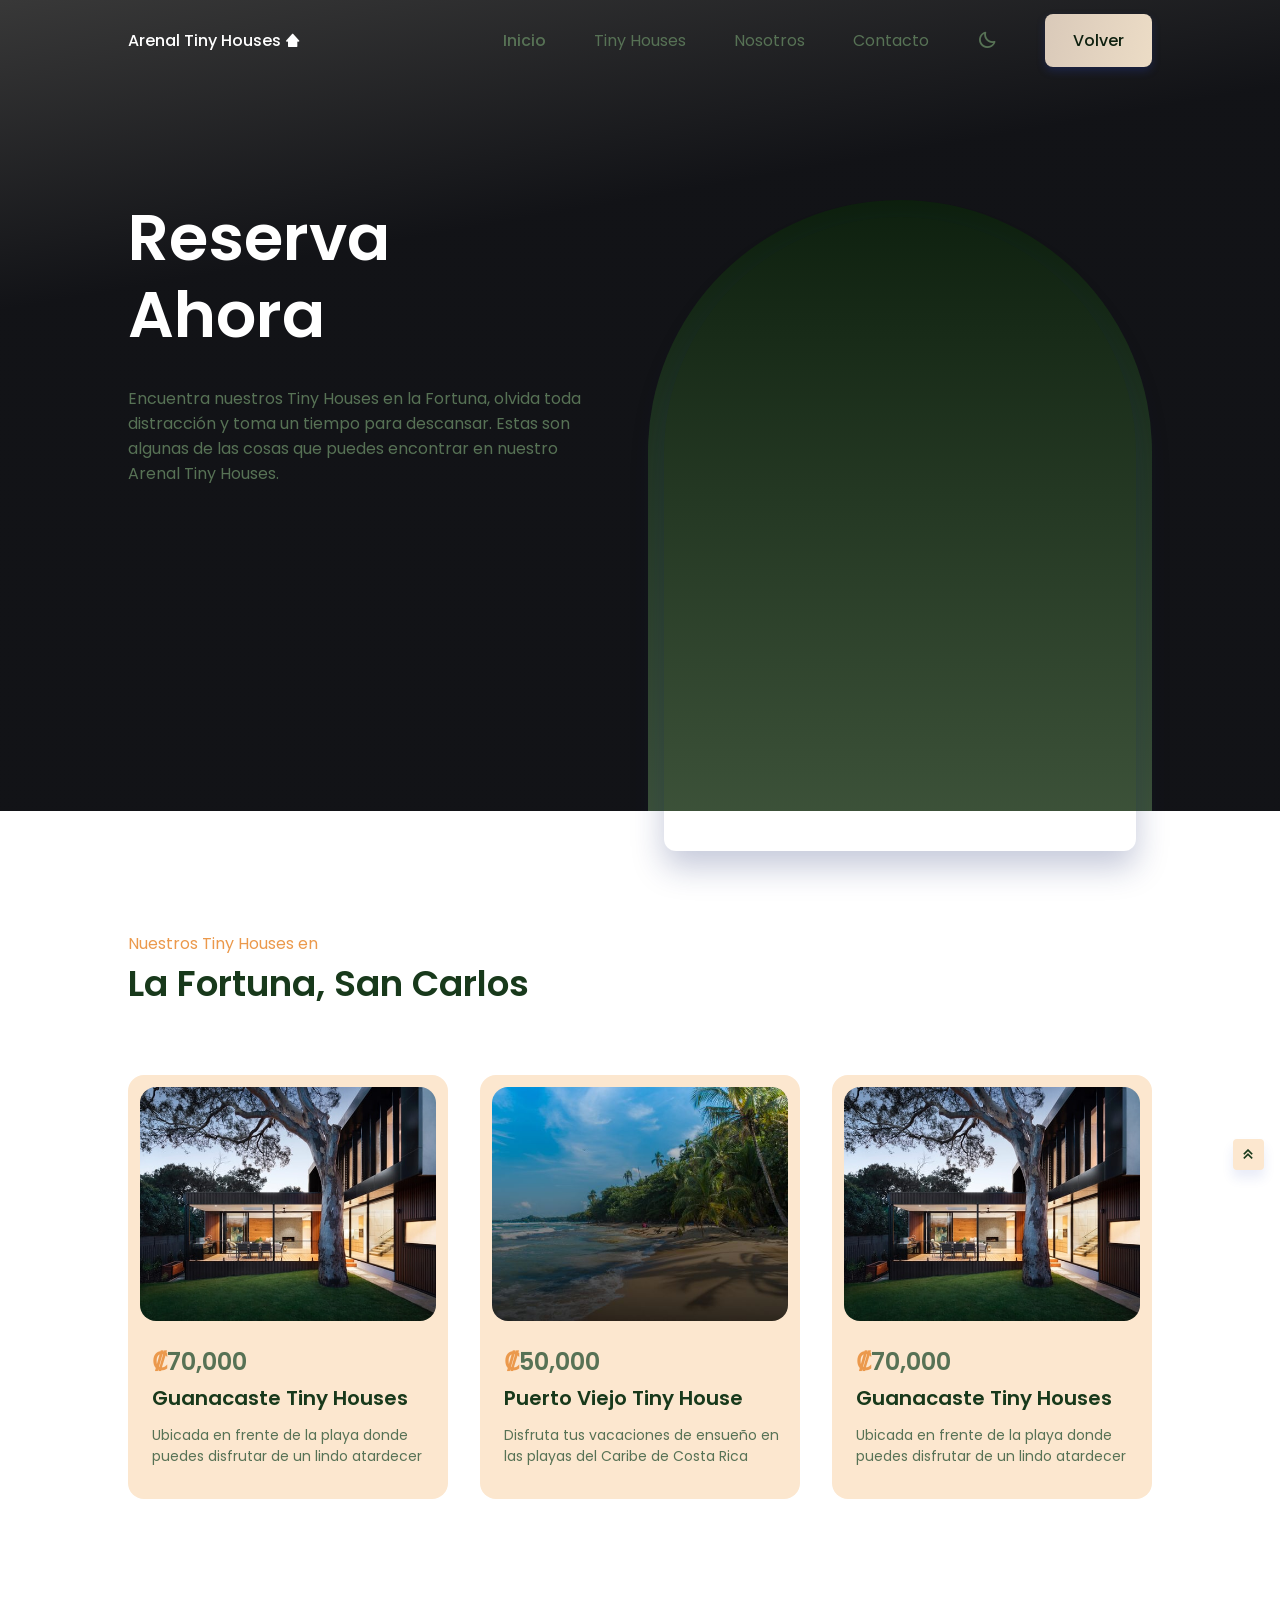
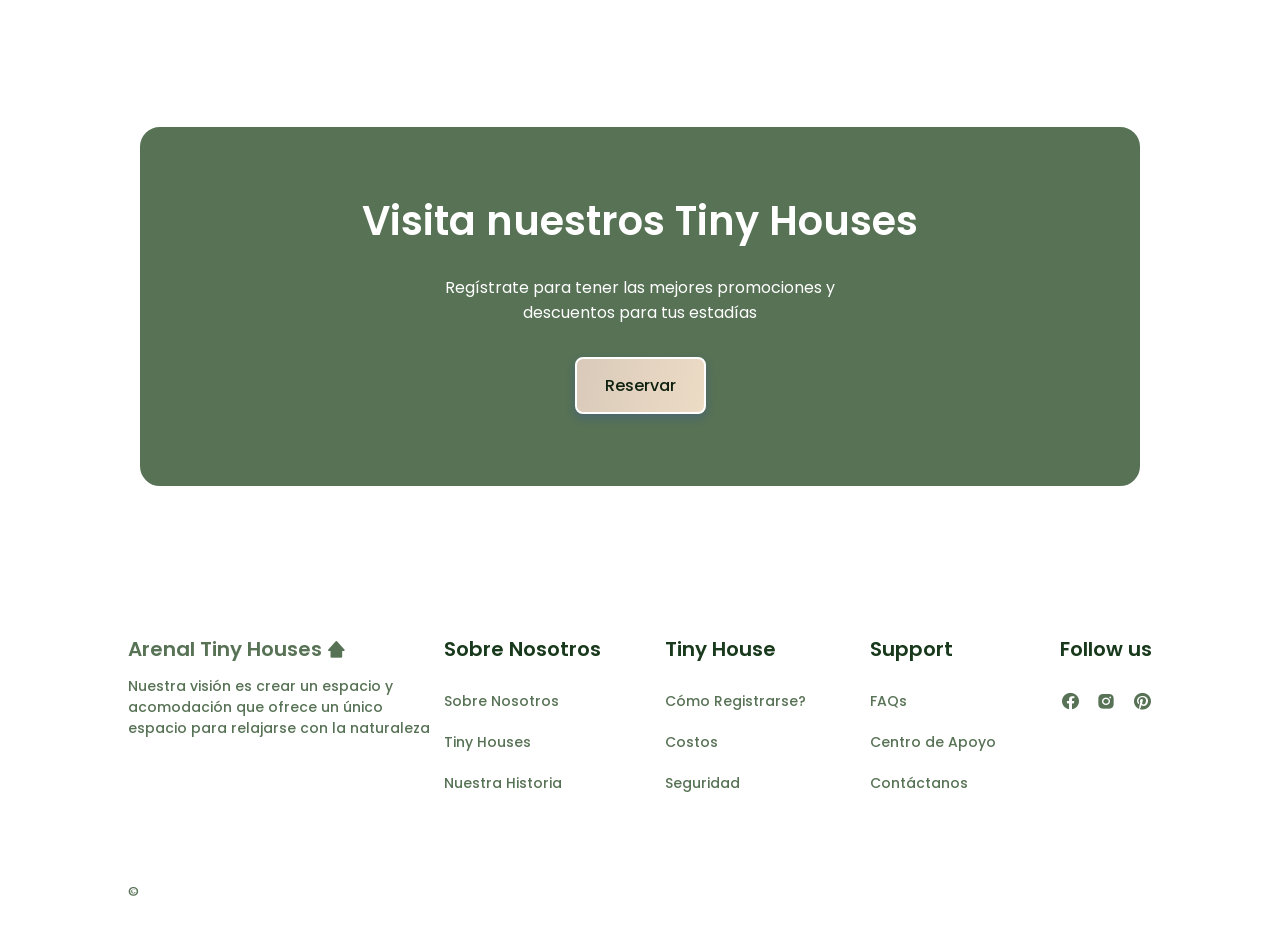
==== reservar.html @ ec74aeb0 "Change name reserva" ====
<!DOCTYPE html>
    <html lang="en">
    <head>
        <meta charset="UTF-8">
        <meta name="viewport" content="width=device-width, initial-scale=1.0">

        <!--=============== FAVICON ===============-->
        <link rel="shortcut icon" href="assets/img/favicon.png" type="image/x-icon">

        <!--=============== BOXICONS ===============-->
        <link href='https://unpkg.com/boxicons@2.1.2/css/boxicons.min.css' rel='stylesheet'>
        
        <!--=============== SWIPER CSS ===============-->
        <link rel="stylesheet" href="assets/css/swiper-bundle.min.css">

        <!--=============== CSS ===============-->
        <link rel="stylesheet" href="assets/css/styles.css">

        <title>Reservar</title>
    </head>
    <body>
        <!--==================== HEADER ====================-->
        <header class="header" id="header">
            <nav class="nav container">
                <a href="#" class="nav__logo">
                    Arenal Tiny Houses <i class='bx bxs-home-alt-2'></i>
                </a>

                <div class="nav__menu">
                    <ul class="nav__list">
                        <li class="nav__item">
                            <a href="#home" class="nav__link active-link">
                                <i class='bx bx-home-alt-2' ></i>
                                <span>Inicio</span>
                            </a>
                        </li>
                        <li class="nav__item">
                            <a href="#popular" class="nav__link">
                                <i class='bx bx-building-house' ></i>
                                <span>Tiny Houses</span>
                            </a>
                        </li>
                        <li class="nav__item">
                            <a href="#value" class="nav__link">
                                <i class='bx bx-award' ></i>
                                <span>Nosotros</span>
                            </a>
                        </li>
                        <li class="nav__item">
                            <a href="#contact" class="nav__link">
                                <span>Contacto</span>
                                <i class='bx bx-phone' ></i>
                            </a>
                        </li>
                    </ul>
                </div>

                <!-- Theme change button -->
                <i class='bx bx-moon change-theme' id="theme-button"></i>

                <a href="#" class="nav__button button">Volver</a>
            </nav>
        </header>

        <!--==================== MAIN ====================-->
        <main class="main">
            <!--==================== HOME ====================-->
            <section class="home section" id="home">
                <div class="home__container container grid">
                    <div class="home__data">
                        <h1 class="home__title">
                            Reserva <br> Ahora
                        </h1>
                        <p class="home__description">
                            Encuentra nuestros Tiny Houses en la Fortuna, 
                            olvida toda distracción y toma un tiempo para descansar. 
                            Estas son algunas de las cosas que puedes encontrar en nuestro Arenal Tiny Houses.
                        </p>
    
                        <div class="home__value">
                            <div>
                                <h1 class="home__value-number">
                                     <span></span>
                                </h1>
                                <span class="home__value-description">
                                     <br> 
                                </span>
                            </div>
    
                            <div>
                                <h1 class="home__value-number">
                                     <span></span>
                                </h1>
                                <span class="home__value-description">
                                     <br>
                                </span>
                            </div>
    
                            <div>
                                <h1 class="home__value-number">
                                     <span></span>
                                </h1>
                                <span class="home__value-description">
                                     <br> 
                                </span>
                            </div>
                        </div>
                    </div>
    
                    <div class="home__images">
                        <div class="home__orbe"></div>
    
                        <div class="home__vid">
                            <video autoplay muted loop class="home__video">
                                <source src="assets/videos/home_video.mp4" type="video/mp4">
                                Your browser does not support the video tag.
                            </video>
                        </div>
                    </div>
                </div>
            </section>


            <!--==================== POPULAR ====================-->
            <section class="section" id="popular">
                <div class="container">
                    <span class="section__subtitle">Nuestros Tiny Houses en</span>
                    <h2 class="section__title">
                        La Fortuna, San Carlos<span></span>
                    </h2>

                    <div class="popular__container grid swiper">
                        <div class="swiper-wrapper">
                            <article class="popular__card swiper-slide">
                                <img src="assets/img/popular1.jpg" alt="" class="popular__img">
    
                                <div class="popular__data">
                                    <h2 class="popular__price">
                                        <span>₡</span>50,000
                                    </h2>
                                    <h3 class="popular__title">
                                        Puerto Viejo Tiny House
                                    </h3>
                                    <p class="popular__description">
                                        Disfruta tus vacaciones de ensueño en las playas del Caribe de Costa Rica
                                    </p>
                                </div>
                            </article>

                            <article class="popular__card swiper-slide">
                                <img src="assets/img/popular2.jpg" alt="" class="popular__img">
    
                                <div class="popular__data">
                                    <h2 class="popular__price">
                                        <span>₡</span>70,000
                                    </h2>
                                    <h3 class="popular__title">
                                        Guanacaste Tiny Houses
                                    </h3>
                                    <p class="popular__description">
                                        Ubicada en frente de la playa donde puedes disfrutar de un lindo atardecer
                                    </p>
                                </div>
                            </article>
                </div>
            </section>


            <!--==================== REGISTRO ====================-->
            <section class="subscribe section">
                <div class="subscribe__container container">
                    <h1 class="subscribe__title">
                        Visita nuestros Tiny Houses
                    </h1>
                    <p class="subscribe__description">
                        Regístrate para tener las mejores promociones y
                        descuentos para tus estadías
                    </p>
                    <a href="#" class="button subscribe__button">
                        Reservar
                    </a>
                </div>
            </section>
        </main>

        <!--==================== FOOTER ====================-->
        <footer class="footer section">
            <div class="footer__container container grid">
                <div>
                    <a href="" class="footer__logo">
                        Arenal Tiny Houses <i class='bx bxs-home-alt-2'></i>
                    </a>
                    <p class="footer__description">
                        Nuestra visión es crear un espacio y <br> 
                        acomodación que ofrece un único<br> 
                        espacio para relajarse con la naturaleza<br>  
                    </p>
                </div>

                <div class="footer__content">
                    <div>
                        <h3 class="footer__title">
                            Sobre Nosotros
                        </h3>

                        <ul class="footer__links">
                            <li>
                                <a href="#" class="footer__link">Sobre Nosotros</a>
                            </li>
                            <li>
                                <a href="#" class="footer__link">Tiny Houses</a>
                            </li>
                            <li>
                                <a href="#" class="footer__link">Nuestra Historia</a>
                            </li>
                        </ul>
                    </div>
                    <div>
                        <h3 class="footer__title">
                            Tiny House
                        </h3>

                        <ul class="footer__links">
                            <li>
                                <a href="#" class="footer__link">Cómo Registrarse?</a>
                            </li>
                            <li>
                                <a href="#" class="footer__link">Costos</a>
                            </li>
                            <li>
                                <a href="#" class="footer__link">Seguridad</a>
                            </li>
                        </ul>
                    </div>
                    
                    <div>
                        <h3 class="footer__title">
                            Support
                        </h3>

                        <ul class="footer__links">
                            <li>
                                <a href="#" class="footer__link">FAQs</a>
                            </li>
                            <li>
                                <a href="#" class="footer__link">Centro de Apoyo</a>
                            </li>
                            <li>
                                <a href="#" class="footer__link">Contáctanos</a>
                            </li>
                        </ul>
                    </div>

                    <div>
                        <h3 class="footer__title">
                            Follow us
                        </h3>

                        <ul class="footer__social">
                            <a href="https://www.facebook.com/" target="_blank" class="footer__social-link">
                                <i class='bx bxl-facebook-circle' ></i>
                            </a>
                            <a href="https://www.instagram.com/" target="_blank" class="footer__social-link">
                                <i class='bx bxl-instagram-alt' ></i>
                            </a>
                            <a href="https://www.pinterest.com/" target="_blank" class="footer__social-link">
                                <i class='bx bxl-pinterest' ></i>
                            </a>    
                        </ul>
                    </div>
                </div>
            </div>

            <div class="footer__info container">
                <span class="footer__copy">
                    &#169;
                </span>
                <div class="footer__privacy">
                    
                </div>
            </div>
        </footer>


        <!--========== SCROLL UP ==========-->
        <a href="#" class="scrollup" id="scroll-up">
            <i class='bx bx-chevrons-up'></i>
        </a>

        <!--=============== SCROLLREVEAL ===============-->
        <script src="assets/js/scrollreveal.min.js"></script>

        <!--=============== SWIPER JS ===============-->
        <script src="assets/js/swiper-bundle.min.js"></script>

        <!--=============== MAIN JS ===============-->
        <script src="assets/js/main.js"></script>
    </body>
</html>



<!--==================== LOGIN FORM ====================-->
<!--<section class="section login">
    <div class="container">
        <form action="login.php" method="post" class="login-form">
            <h2 class="form-title">Iniciar sesión</h2>
            <div class="form-group">
                <label for="username">Nombre de usuario o correo electrónico</label>
                <input type="text" name="username" id="username" required>
            </div>
            <div class="form-group">
                <label for="password">Contraseña</label>
                <input type="password" name="password" id="password" required>
            </div>
            <div class="form-group">
                <button type="submit" class="button">Iniciar sesión</button>
            </div>
        </form>
        <p class="login-register-link">¿No tienes una cuenta? <a href="registro.html">Regístrate aquí</a></p>
    </div>
</section>--
---- assets/css/styles.css ----
/*=============== GOOGLE FONTS ===============*/
@import url("https://fonts.googleapis.com/css2?family=Poppins:wght@400;500;600&display=swap");

/*=============== VARIABLES CSS ===============*/
:root {
  --header-height: 3.5rem;

  /*========== Colors ==========*/
  /*Font - Color mode HSL(hue, saturation, lightness)*/
  --first-color: hsl(116, 15%, 39%);
  --first-color-alt: hsl(32, 90%, 90%);
  --first-color-light: hsl(32, 90%, 100%);
  --first-color-lighten: hsl(0, 0%, 99%);
  --second-color: hsl(29, 80%, 61%);
  --title-color: hsl(124, 40%, 16%);
  --text-color: hsl(116, 15%, 39%);
  --text-color-light: hsl(116, 15%, 39%);
  --border-color: hsl(0, 0%, 100%);
  --body-color: #fff;
  --container-color: hsl(32, 90%, 90%);;

  /*========== Font and typography ==========*/
  /*.5rem = 8px | 1rem = 16px ...*/
  --body-font: 'Poppins', sans-serif;
  --biggest-font-size: 2.25rem;
  --h1-font-size: 1.5rem;
  --h2-font-size: 1.25rem;
  --h3-font-size: 1rem;
  --normal-font-size: .938rem;
  --small-font-size: .800rem;
  --smaller-font-size: .70rem;

  /*========== Font weight ==========*/
  --font-medium: 500;
  --font-semi-bold: 600;

  /*========== z index ==========*/
  --z-tooltip: 10;
  --z-fixed: 100;
}

/* Responsive typography */
@media screen and (min-width: 1024px) {
  :root {
    --biggest-font-size: 4rem;
    --h1-font-size: 2.25rem;
    --h2-font-size: 1.5rem;
    --h3-font-size: 1.25rem;
    --normal-font-size: 1rem;
    --small-font-size: .875rem;
    --smaller-font-size: .800rem;
  }
}

/*=============== BASE ===============*/
* {
  box-sizing: border-box;
  padding: 0;
  margin: 0;
}

html {
  scroll-behavior: smooth;
}

body {
  font-family: var(--body-font);
  font-size: var(--normal-font-size);
  background-color: var(--body-color);
  color: var(--text-color);
  transition: .3s; /* For animation dark mode */
}

h1, h2, h3 {
  color: var(--title-color);
  font-weight: var(--font-semi-bold);
}

ul {
  list-style: none;
}

a {
  text-decoration: none;
}

img {
  max-width: 100%;
  height: auto;
}

input,
button {
  font-family: var(--body-font);
  outline: none;
  border: none;
}

/*=============== THEME ===============*/
.change-theme {
  font-size: 1.25rem;
  color: #fff;
  cursor: pointer;
  transition: .3s;
}

.change-theme:hover {
  color: var(--first-color);
}

/*========== Variables Dark theme ==========*/
body.dark-theme {
  --first-color: hsl(116, 15%, 39%);
  --second-color: hsl(25, 57%, 54%);
  --title-color: hsl(228, 8%, 95%);
  --text-color: hsl(228, 8%, 70%);
  --border-color: hsl(228, 16%, 14%);
  --body-color: hsl(228, 12%, 8%);
  --container-color: hsl(228, 16%, 12%);
}

/*========== 
    Color changes in some parts of 
    the website, in dark theme 
==========*/
.dark-theme .home__search,
.dark-theme .swiper-button-next,
.dark-theme .swiper-button-prev {
  border: 3px solid var(--border-color);
}

.dark-theme .nav__menu,
.dark-theme .home__img,
.dark-theme .home__vid,
.dark-theme .popular__card:hover,
.dark-theme .value__img,
.dark-theme .accordion-open,
.dark-theme .accordion-open .value__accordion-icon,
.dark-theme .accordion-open .value__accordion-arrow,
.dark-theme .contact__img,
.dark-theme .contact__card-box:hover,
.dark-theme .scrollup {
  box-shadow: none;
}

.dark-theme .value__orbe,
.dark-theme .value__accordion-icon,
.dark-theme .value__accordion-arrow,
.dark-theme .contact__orbe,
.dark-theme .contact__card i,
.dark-theme .contact__card-button,
.dark-theme .subscribe__container {
  background-color: var(--container-color);
}

.dark-theme .subscribe__container {
  border: 6px solid var(--border-color);
}

.dark-theme .subscribe__description {
  color: var(--text-color);
}

.dark-theme::-webkit-scrollbar {
  background-color: hsl(228, 12%, 8%);
}

.dark-theme::-webkit-scrollbar-thumb {
  background-color: hsl(228, 12%, 8%);
}

.dark-theme::-webkit-scrollbar-thumb:hover {
  background-color: hsl(228, 12%, 8%);
}

/*=============== REUSABLE CSS CLASSES ===============*/
.container {
  max-width: 1024px;
  margin-left: 1.5rem;
  margin-right: 1.5rem;
}

.grid {
  display: grid;
}

.section {
  padding: 4.5rem 0 2rem;
}

.section__title {
  font-size: var(--h2-font-size);
  margin-bottom: 1rem;
}

.section__title span {
  color: var(--second-color);
}

.section__subtitle {
  display: block;
  font-size: var(--small-font-size);
  color: var(--second-color);
}

.main {
  overflow: hidden; /* For the animations ScrollReveal */
}

/*=============== HEADER & NAV ===============*/
.header {
  position: fixed;
  top: 0;
  left: 0;
  width: 100%;
  background-color: transparent;
  z-index: var(--z-fixed);
  transition: .4s; /* For animation dark mode */
}

.nav {
  height: var(--header-height);
  display: flex;
  justify-content: space-between;
  align-items: center;
}

.nav__logo {
  color: #fff;
  display: inline-flex;
  align-items: center;
  column-gap: .25rem;
  font-weight: var(--font-medium);
  transition: .3s;
}

.nav__logo i {
  font-size: 1rem;
}

.nav__logo:hover {
  color: var(--first-color);
}

@media screen and (max-width: 1023px) {
  .nav__menu {
    position: fixed;
    bottom: 2rem;
    background-color: var(--container-color);
    box-shadow: 0 8px 24px hsla(228, 66%, 45%, .15);
    width: 90%;
    left: 0;
    right: 0;
    margin: 0 auto;
    padding: 1.30rem 3rem;
    border-radius: 1.25rem;
    transition: .4s;
  }

  .nav__list {
    display: flex;
    justify-content: space-between;
    align-items: center;
  }

  .nav__link {
    color: var(--text-color);
    display: flex;
    padding: .5rem;
    border-radius: 50%;
  }

  .nav__link i {
    font-size: 1.25rem;
  }

  .nav__link span {
    display: none;
  }
}

/* Change background header */
.scroll-header {
  background-color: var(--body-color);
  box-shadow: 0 1px 4px hsla(228, 4%, 15%, .1);
}

.scroll-header .nav__logo {
  color: var(--first-color);
}

.scroll-header .change-theme {
  color: var(--title-color);
}

/* Active link */
.active-link {
  background: linear-gradient(101deg,
                hsl(32, 90%, 96%),
                hsl(32, 90%, 96%));
  color: #fff;
  box-shadow: 0 4px 8px hsla(228, 66%, 45%, .25);
}

/*=============== HOME ===============*/
.home {
  background: linear-gradient(170deg, 
                hsl(0, 0%, 22%) 0%,
                hsl(228, 12%, 8%) 30%);
  padding-bottom: 0;
}

.home__container {
  padding-top: 4rem;
  row-gap: 3.5rem;
}

.home__title, 
.home__value-number {
  color: #fff;
}

.home__title {
  font-size: var(--biggest-font-size);
  line-height: 120%;
  margin-bottom: 1.25rem;
}

.home__description {
  color: var(--text-color-light);
  margin-bottom: 2rem;
}

.home__search {
  background-color: var(--body-color);
  padding: .35rem .35rem .35rem .75rem;
  display: flex;
  align-items: center;
  border-radius: .75rem;
  border: 3px solid var(--text-color-light);
  margin-bottom: 2rem;
}

.home__search i {
  font-size: 1.25rem;
  color: var(--first-color);
}

.home__search-input {
  width: 90%;
  background-color: var(--body-color);
  color: var(--text-color);
  margin: 0 .5rem;
}

.home__search-input::placeholder {
  color: var(--text-color-light);
}

.home__value {
  display: flex;
  column-gap: 2.5rem;
}

.home__value-number {
  font-size: var(--h1-font-size);
  font-weight: var(--font-medium);
}

.home__value-number span {
  color: var(--second-color);
}

.home__value-description {
  display: flex;
  color: var(--text-color-light);
  font-size: var(--smaller-font-size);
}

.home__images {
  position: relative;
  display: flex;
  justify-content: center;
}

.home__orbe {
  width: 265px;
  height: 284px;
  background: linear-gradient(180deg,
               hsl(123, 40%, 9%),
               hsl(112, 18%, 27%));
  border-radius: 135px 135px 0 0;
}

.home__img {
  position: absolute;
  width: 250px;
  height: 300px;
  overflow: hidden;
  border-radius: 125px 125px 12px 12px;
  display: inline-flex;
  align-items: flex-end;
  bottom: -1.5rem;
  box-shadow: 0 16px 32px hsla(228, 66%, 25%, .25);
}

.home__vid {
  position: absolute;
  width: 250px;
  height: 300px;
  overflow: hidden;
  border-radius: 125px 125px 12px 12px;
  display: inline-flex;
  align-items: flex-end;
  bottom: -1.5rem;
  box-shadow: 0 16px 32px hsla(228, 66%, 25%, .25);
}

.home__vid video {
  width: 100%;
  height: 100%;
  object-fit: cover;
}
/*=============== BUTTON ===============*/
.button {
  display: inline-block;
  background: linear-gradient(101deg,
                 hsl(30, 30%, 79%),
                 hsl(35, 50%, 85%));
  color: hsl(123, 40%, 9%);
  padding: 14px 28px;
  border-radius: .5rem;
  font-size: var(--normal-font-size);
  font-weight: var(--font-medium);
  box-shadow: 0 4px 8px hsla(228, 66%, 45%, .25);
  transition: .3s;
  cursor: pointer;
}

.button:hover {
  box-shadow: 0 4px 12px hsla(228, 66%, 45%, .25);
}

.nav__button {
  display: none;
}

/*=============== LOGOS ===============*/
.logos__container {
  padding-top: 1rem;
  grid-template-columns: repeat(2, 2fr);
  gap: 4rem 1rem;
  justify-items: center;
}

.logos__img img {
  height: 120px;
  opacity: .4;
  transition: .3s;
}

.logos__img img:hover {
  opacity: .9;
}

/*=============== POPULAR ===============*/
.popular__container {
  padding: 1rem 0 5rem;
}

.popular__card {
  width: 290px;
  background-color: var(--container-color);
  padding: .5rem .5rem 1.5rem;
  border-radius: 1rem;
  margin: 0 auto;
  transition: .4s;
}

.popular__img {
  border-radius: 1rem;
  margin-bottom: 1rem;
}

.popular__data {
  padding: 0 1rem 0 .5rem;
}

.popular__price {
  font-size: var(--h2-font-size);
  color: var(--text-color);
  margin-bottom: .25rem;
}

.popular__price span {
  color: var(--second-color);
}

.popular__title {
  font-size: var(--h3-font-size);
  margin-bottom: .75rem;
}

.popular__description {
  font-size: var(--small-font-size);
}

.popular__card:hover {
  box-shadow: 0 12px 16px hsla(228, 66%, 45%, .1);
}

/* Swiper class */
.swiper-button-prev:after,
.swiper-button-next:after {
  content: '';
}

.swiper-button-next,
.swiper-button-prev {
  top: initial;
  bottom: 0;
  width: initial;
  height: initial;
  background-color: var(--container-color);
  border: 2px solid var(--text-color-light);
  padding: 6px;
  border-radius: .5rem;
  font-size: 1.5rem;
  color: var(--first-color);
}

.swiper-button-prev {
  left: calc(50% - 3rem);
}

.swiper-button-next {
  right: calc(50% - 3rem);
}

/*=============== VALUE ===============*/
.value__container {
  row-gap: 3rem;
}

.value__images {
  position: relative;
  display: flex;
  justify-content: center;
}

.value__orbe {
  width: 266px;
  height: 316px;
  background-color: hsl(228, 24%, 97%);
  border-radius: 135px 135px 16px 16px;
}

.value__img {
  position: absolute;
  width: 250px;
  height: 300px;
  overflow: hidden;
  border-radius: 125px 125px 12px 12px;
  inset: 0;
  margin: auto;
  box-shadow: 0 16px 32px hsla(228, 66%, 25%, .25);
}

.value__description {
  font-size: var(--small-font-size);
  margin-bottom: 2rem;
}

.value__accordion {
  display: grid;
  row-gap: 1.5rem;
}

.value__accordion-item {
  background-color: var(--body-color);
  border: 2px solid var(--border-color);
  border-radius: .5rem;
  padding: 1rem .75rem;
}

.value__accordion-header {
  display: flex;
  align-items: center;
  cursor: pointer;
}

.value__accordion-icon {
  background-color: var(--first-color-lighten);
  padding: 5px;
  border-radius: .25rem;
  font-size: 18px;
  color: var(--first-color);
  margin-right: .75rem;
  transition: .3s;
}

.value__accordion-title {
  font-size: var(--small-font-size);
}

.value__accordion-arrow {
  display: inline-flex;
  background-color: var(--first-color-lighten);
  padding: .25rem;
  color: var(--first-color);
  border-radius: 2px;
  font-size: 10px;
  margin-left: auto;
  transition: .3s;
}

.value__accordion-arrow i {
  transition: .4s;
}

.value__accordion-description {
  font-size: var(--smaller-font-size);
  padding: 1.25rem 2.5rem 0 2.75rem;
}

.value__accordion-content {
  overflow: hidden;
  height: 0;
  transition: all .25s ease;
}

/*Rotate icon and add shadows*/
.accordion-open {
  box-shadow: 0 12px 32px hsla(228, 66%, 45%, .1);
}

.accordion-open .value__accordion-icon {
  box-shadow: 0 4px 4px hsla(228, 66%, 45%, .1);
}

.accordion-open .value__accordion-arrow {
  box-shadow: 0 2px 4px hsla(228, 66%, 45%, .1);
}

.accordion-open .value__accordion-arrow i {
  transform: rotate(-180deg);
}

/*=============== CONTACT ===============*/
.contact__container {
  row-gap: 3rem;
}

.contact__images {
  position: relative;
  display: flex;
  justify-content: center;
}

.contact__orbe {
  width: 270px;
  height: 316px;
  background-color: hsl(228, 24%, 97%);
  border-radius: 135px 135px 16px 16px;
}

.contact__img {
  position: absolute;
  width: 250px;
  height: 300px;
  overflow: hidden;
  border-radius: 125px 125px 12px 12px;
  inset: 0;
  margin: auto;
  box-shadow: 0 16px 32px hsla(228, 66%, 25%, .25);
}

.contact__description {
  font-size: var(--small-font-size);
  margin-bottom: 3rem;
}

.contact__card {
  display: grid;
  grid-template-columns: repeat(2, 1fr);
  gap: 1.25rem .80rem;
}

.contact__card-box {
  background-color: var(--body-color);
  border: 2px solid var(--border-color);
  padding: 1.30rem .90rem;
  border-radius: .5rem;
  transition: .3s;
}

.contact__card-info {
  display: flex;
  align-items: flex-start;
  column-gap: .0rem;
  margin-bottom: 1.25rem;
}

.contact__card i {
  padding: 6px;
  background-color: var(--first-color-lighten);
  border-radius: 6px;
  font-size: 1rem;
  color: var(--first-color);
}

.contact__card-title {
  font-size: var(--normal-font-size);
}

.contact__card-description {
  font-size: var(--smaller-font-size);
}

.contact__card-button {
  font-size: var(--small-font-size);
  padding: 12px 0;
  width: 100%;
  border-radius: .25rem;
  background: var(--first-color-lighten);
  color: var(--first-color);
  font-weight: var(--font-semi-bold);
  box-shadow: none;
}

.contact__card-button:hover {
  background-color: var(--first-color);
  color: #fff;
}

.contact__card-box:hover {
  box-shadow: 0 8px 24px hsla(228, 66%, 45%, .1);
}

/*=============== LOGIN ===============*/
.subscribe {
  padding: 2.5rem 0;
}

.subscribe__container {
  background-color: var(--first-color);
  padding: 3rem 2rem;
  border-radius: 1.25rem;
  border: 6px solid var(--first-color-light);
  text-align: center;
}

.subscribe__title {
  font-size: var(--h2-font-size);
  color: #fff;
  margin-bottom: 1rem;
}

.subscribe__description {
  color: hsl(0, 0%, 100%);
  font-size: var(--small-font-size);
  margin-bottom: 2rem;
}

.subscribe__button {
  border: 2px solid #fff;
  background: var(--first-color-light);
  font-size: var(--small-font-size);
}

.subscribe__button:hover {
  background-color: hsl(116, 15%, 39%);
}

/*=============== FOOTER ===============*/
.footer__container {
  row-gap: 2.5rem;
}

.footer__logo {
  color: var(--first-color);
  font-size: var(--h3-font-size);
  font-weight: var(--font-semi-bold);
  display: inline-flex;
  align-items: center;
  column-gap: .25rem;
  margin-bottom: .75rem;
}

.footer__logo i {
  font-size: 1.25rem;
}

.footer__description, 
.footer__link {
  font-size: var(--small-font-size);
  font-weight: var(--font-medium);
}

.footer__content, 
.footer__links {
  display: grid;
}

.footer__content {
  grid-template-columns: repeat(2, max-content);
  gap: 2.5rem 4rem;
}

.footer__title {
  font-size: var(--h3-font-size);
  margin-bottom: 1rem;
}

.footer__links {
  row-gap: .5rem;
}

.footer__link {
  color: var(--text-color);
  transition: .3s;
}

.footer__link:hover {
  color: var(--title-color);
}

.footer__social {
  display: flex;
  column-gap: 1rem;
}

.footer__social-link {
  font-size: 1.25rem;
  color: var(--text-color);
  transition: .3s;
}

.footer__social-link:hover {
  color: var(--title-color);
}

.footer__info, 
.footer__privacy {
  display: flex;
}

.footer__info {
  padding-bottom: 6rem;
  margin-top: 5.5rem;
  flex-direction: column;
  text-align: center;
  row-gap: 1.5rem;
}

.footer__copy,
.footer__privacy a {
  font-size: var(--smaller-font-size);
  font-weight: var(--font-medium);
  color: var(--text-color);
}

.footer__privacy {
  justify-content: center;
  column-gap: 1.25rem;
}

/*=============== SIGN IN FORM ===============*/

.sign_in {
  background: linear-gradient(170deg, 
                hsl(0, 0%, 22%) 0%,
                hsl(0, 0%, 6%) 30%);
  padding-bottom: 0;
}

.signin__container {
  padding-top: 4rem;
  row-gap: 3.5rem;
}

.sign-in-form {
  background-color: var(--body-color);
  padding: .20rem .20rem .20rem .65rem;
  display: flex;
  align-items: center;
  border-radius: .75rem;
  border: 3px solid var(--text-color-light);
  margin-bottom: 2rem;
}

.form-group i {
  font-size: 1.25rem;
  color: var(--first-color);
}

.home__search-input {
  width: 90%;
  background-color: var(--body-color);
  color: var(--text-color);
  margin: 0 .5rem;
}

.home__search-input::placeholder {
  color: var(--text-color-light);
}

.button {
  display: inline-block;
  background: linear-gradient(101deg,
                 hsl(30, 30%, 79%),
                 hsl(35, 50%, 85%));
  color: hsl(123, 40%, 9%);
  padding: 14px 28px;
  border-radius: .5rem;
  font-size: var(--normal-font-size);
  font-weight: var(--font-medium);
  box-shadow: 0 4px 8px hsla(228, 66%, 45%, .25);
  transition: .3s;
  cursor: pointer;
}

.button:hover {
  box-shadow: 0 4px 12px hsla(228, 66%, 45%, .25);
}

.nav__button {
  display: none;
}

/*=============== SCROLL BAR ===============*/
::-webkit-scrollbar {
  width: .6rem;
  border-radius: .5rem;
  background-color: hsl(228, 8%, 76%);
}

::-webkit-scrollbar-thumb {
  background-color: hsl(228, 8%, 64%);
  border-radius: .5rem;
}

::-webkit-scrollbar-thumb:hover {
  background-color: hsl(228, 8%, 54%);
}

/*=============== SCROLL UP ===============*/
.scrollup {
  position: fixed;
  right: 1rem;
  bottom: -30%;
  background-color: var(--container-color);
  box-shadow: 0 8px 12px hsla(228, 66%, 45%, .1);
  display: inline-flex;
  padding: .35rem;
  border-radius: .25rem;
  color: var(--title-color);
  font-size: 1.25rem;
  z-index: var(--z-tooltip);
  transition: .3s;
}

.scrollup:hover {
  transform: translateY(-.25rem);
  color: var(--first-color);
}

/* Show Scroll Up*/
.show-scroll {
  bottom: 8rem;
}

/*=============== BREAKPOINTS ===============*/
/* For small devices */
@media screen and (max-width: 350px) {
  .container {
    margin-left: 1rem;
    margin-right: 1rem;
  }

  .section {
    padding: 3.5rem 0 1rem;
  }

  .home {
    padding-bottom: 0;
  }

  .contact__card {
    grid-template-columns: repeat(1, 180px);
    justify-content: center;
  }
}

@media screen and (max-width: 320px) {
  .nav__menu {
    padding: 1.3rem 1.5rem;
  }

  .home__value {
    column-gap: 1rem;
  }
  .home__img {
    width: 220px;
    height: 280px;
  }
  .home__vid {
    width: 472px;
    height: 634px;
    border-radius: 236px 236px 12px 12px;
    bottom: -2.5rem;
  }
  .home__orbe {
    width: 240px;
    height: 264px;
  }

  .logos__container {
    gap: 2rem 1rem;
  }

  .value__img,
  .contact__img {
    width: 220px;
    height: 260px;
  }
  .value__orbe,
  .contact__orbe {
    width: 236px;
    height: 280px;
  }

  .subscribe__container {
    padding: 2rem 1rem;
  }

  .footer__content {
    gap: 2.5rem;
  }
}

/* For medium devices */
@media screen and (min-width: 576px) {
  .nav__menu {
    width: 342px;
  }

  .home__search {
    width: 412px;
  }

  .contact__card {
    grid-template-columns: repeat(2, 192px);
    justify-content: center;
  }

  .footer__content {
    grid-template-columns: repeat(3, max-content);
  }
}

@media screen and (min-width: 767px) {
  .home__container {
    grid-template-columns: repeat(2, 1fr);
    padding-top: 2rem;
  }
  .home__orbe {
    align-self: flex-end;
  }
  .home__data {
    padding-bottom: 2rem;
  }

  .logos__container {
    grid-template-columns: repeat(4, max-content);
    justify-content: center;
  }

  .value__container,
  .contact__container {
    grid-template-columns: repeat(2, 1fr);
    align-items: center;
  }

  .contact__images {
    order: 1;
  }
  .contact__card {
    justify-content: initial;
  }

  .subscribe__container {
    padding: 3rem 13rem;
  }

  .footer__container {
    grid-template-columns: repeat(2, max-content);
    justify-content: space-between;
  }
}

/* For large devices */
@media screen and (min-width: 1023px) {
  .section {
    padding: 7.5rem  0 1rem;
  }
  .section__title {
    font-size: 2.25rem;
  }
  .section__subtitle {
    font-size: var(--normal-font-size);
  }

  .nav {
    height: calc(var(--header-height) + 1.5rem);
  }
  .nav__menu {
    width: initial;
    margin-left: auto;
  }
  .nav__list {
    display: flex;
    column-gap: 3rem;
  }
  .nav__link {
    color: var(--text-color-light);
  }
  .nav__link i {
    display: none;
  }
  .nav__button {
    display: inline-block;
  }

  .active-link {
    background: none;
    box-shadow: none;
    color: var(--first-color);
    font-weight: var(--font-medium);
  }

  .change-theme {
    margin: 0 3rem;
    color: var(--text-color-light);
  }

  .scroll-header .nav__link,
  .scroll-header .change-theme {
    color: var(--text-color);
  }
  .scroll-header .active-link {
    color: var(--first-color);
  }

  .home {
    padding-bottom: 0;
  }
  .home__container {
    padding-top: 5rem;
    column-gap: 2rem;
  }
  .home__data {
    padding-bottom: 4rem;
  }
  .home__title {
    margin-bottom: 2rem;
  }
  .home__description, 
  .home__search {
    margin-bottom: 3rem;
  }
  .home__value {
    column-gap: 3.5rem;
  }
  .home__orbe {
    width: 504px;
    height: 611px;
    border-radius: 256px 256px 0 0;
  }
  .home__img {
    width: 472px;
    height: 634px;
    border-radius: 236px 236px 12px 12px;
    bottom: -2.5rem;
  }
  .home__vid {
    width: 472px;
    height: 634px;
    border-radius: 236px 236px 12px 12px;
    bottom: -2.5rem;
  }

  .logos__img img {
    height: 300px;
  }

  .popular__container {
    padding-top: 3rem;
  }
  .popular__card {
    width: 320px;
    padding: .75rem .75rem 2rem;
  }
  .popular__data {
    padding: 0 .25rem 0 .75rem;
  }

  .value__container,
  .contact__container {
    align-items: flex-start;
    column-gap: 5rem;
  }
  .value__orbe,
  .contact__orbe {
    width: 501px;
    height: 641px;
    border-radius: 258px 258px 16px 16px;
  }
  .value__img,
  .contact__img {
    width: 461px;
    height: 601px;
    border-radius: 238px 238px 12px 12px;
  }
  .value__img img,
  .contact__img img {
    max-width: initial;
    width: 490px;
  }
  .value__description,
  .contact__description {
    font-size: var(--normal-font-size);
    margin-bottom: 2.5rem;
  }

  .value__accordion-title {
    font-size: var(--normal-font-size);
  }
  .value__accordion-item {
    padding: 1.25rem 1.25rem 1.25rem 1rem;
  }
  .value__accordion-description {
    padding-bottom: 1rem;
    font-size: var(--small-font-size);
  }

  .contact__card {
    grid-template-columns: repeat(2, 200px);
  }
  .contact__card-box {
    padding: 28px 1.5rem 1.5rem;
  }

  .subscribe__container {
    padding: 4rem 10rem 4.5rem;
    border-radius: 2rem;
    border: 12px solid var(--first-color-light);
  }
  .subscribe__title {
    font-size: 2.5rem;
    margin-bottom: 1.5rem;
  }
  .subscribe__description {
    font-size: var(--normal-font-size);
    padding: 0 8rem;
  }
  .subscribe__button {
    font-size: var(--normal-font-size);
  }

  .footer__content {
    grid-template-columns: repeat(4, max-content);
  }
  .footer__title {
    margin-bottom: 1.5rem;
  }
  .footer__links {
    row-gap: 1rem;
  }
  .footer__info {
    flex-direction: row;
    justify-content: space-between;
    padding-bottom: 2rem;
  }

  .show-scroll {
    bottom: 3rem;
    right: 3rem;
  }
}

@media screen and (min-width: 1040px) {
  .container {
    margin-left: auto;
    margin-right: auto;
  }
  
  .home__container {
    column-gap: 4rem;
  }
}

/* For 2K & 4K resolutions */
@media screen and (min-width: 1750px) {
  body {
    zoom: 1.5;
  }
}

@media screen and (min-width: 3300px) {
  body {
    zoom: 2;
  }
}

/* Responsive adjustments */
@media screen and (max-width: 320px) {
  .home__vid {
    width: 220px;
    height: 280px;
  }
}

@media screen and (min-width: 1023px) {
  .home__vid {
    width: 472px;
    height: 634px;
    border-radius: 236px 236px 12px 12px;
    bottom: -2.5rem;
  }
}
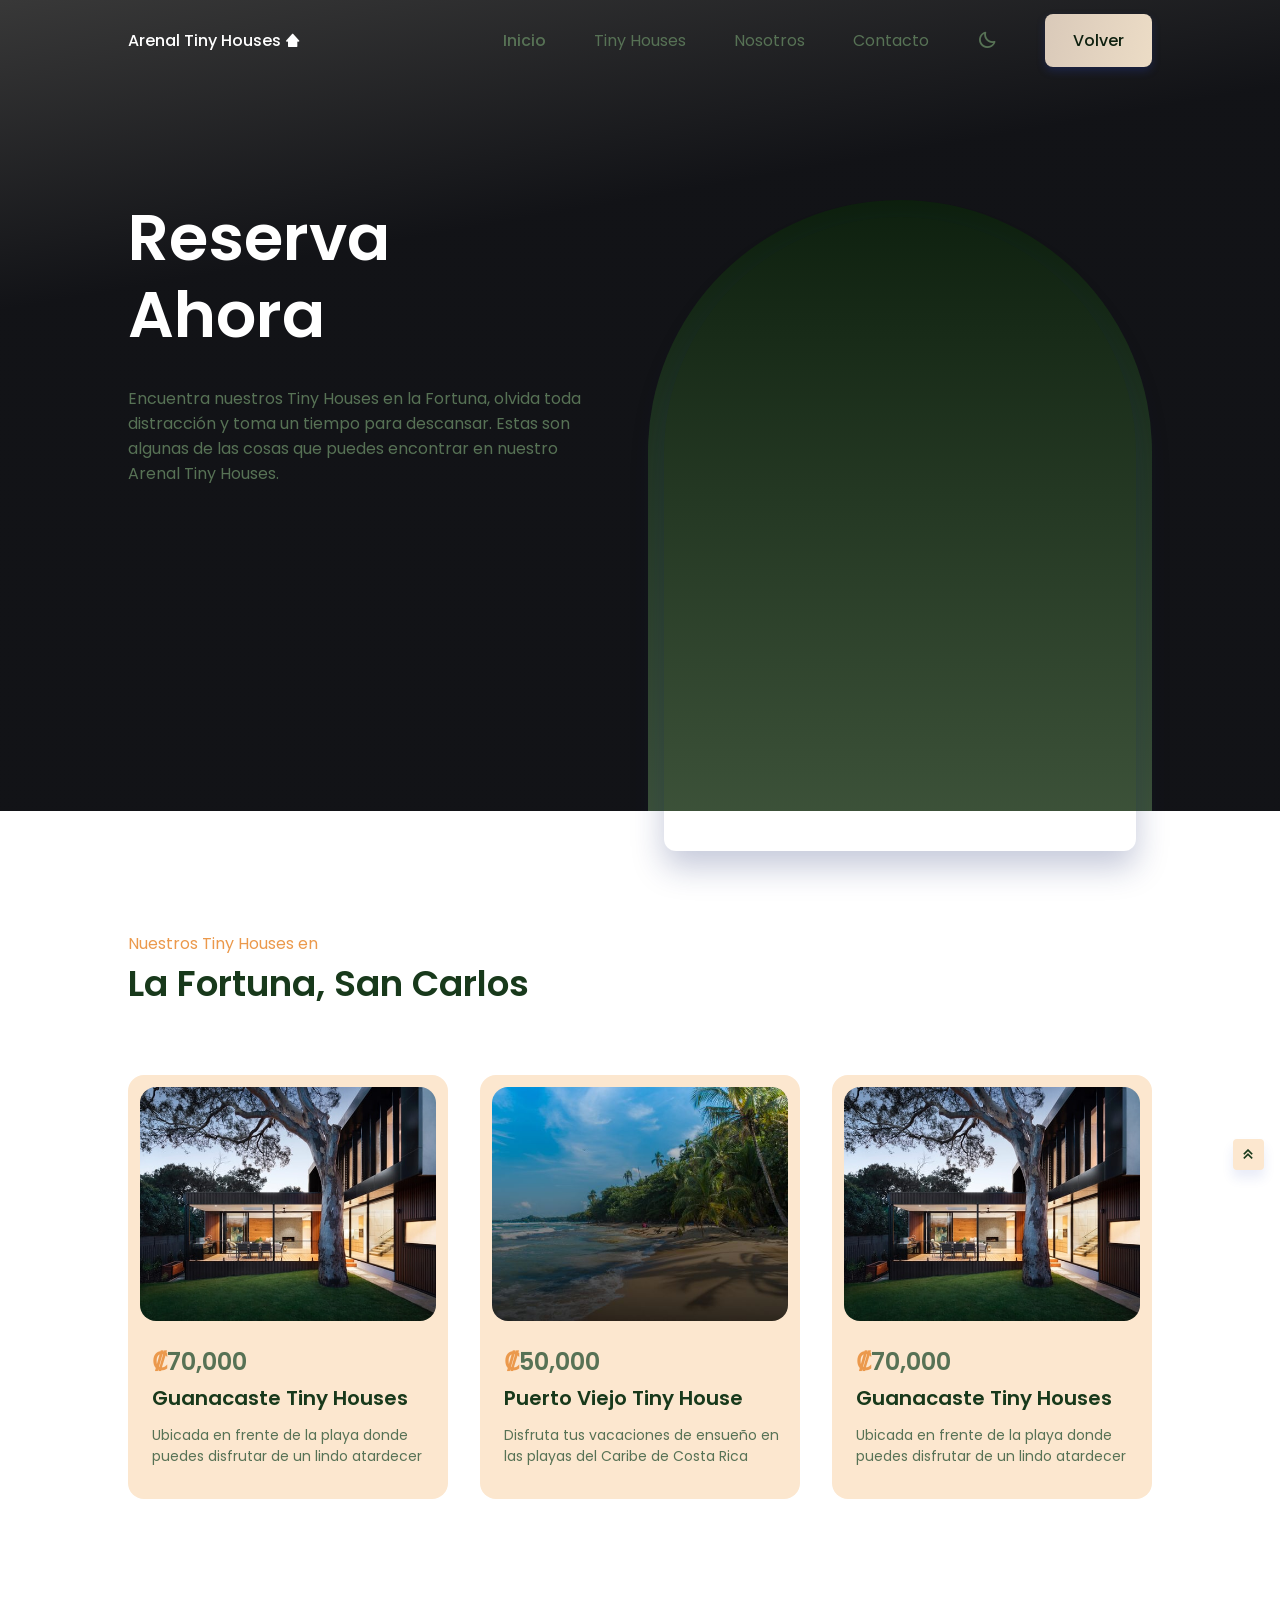
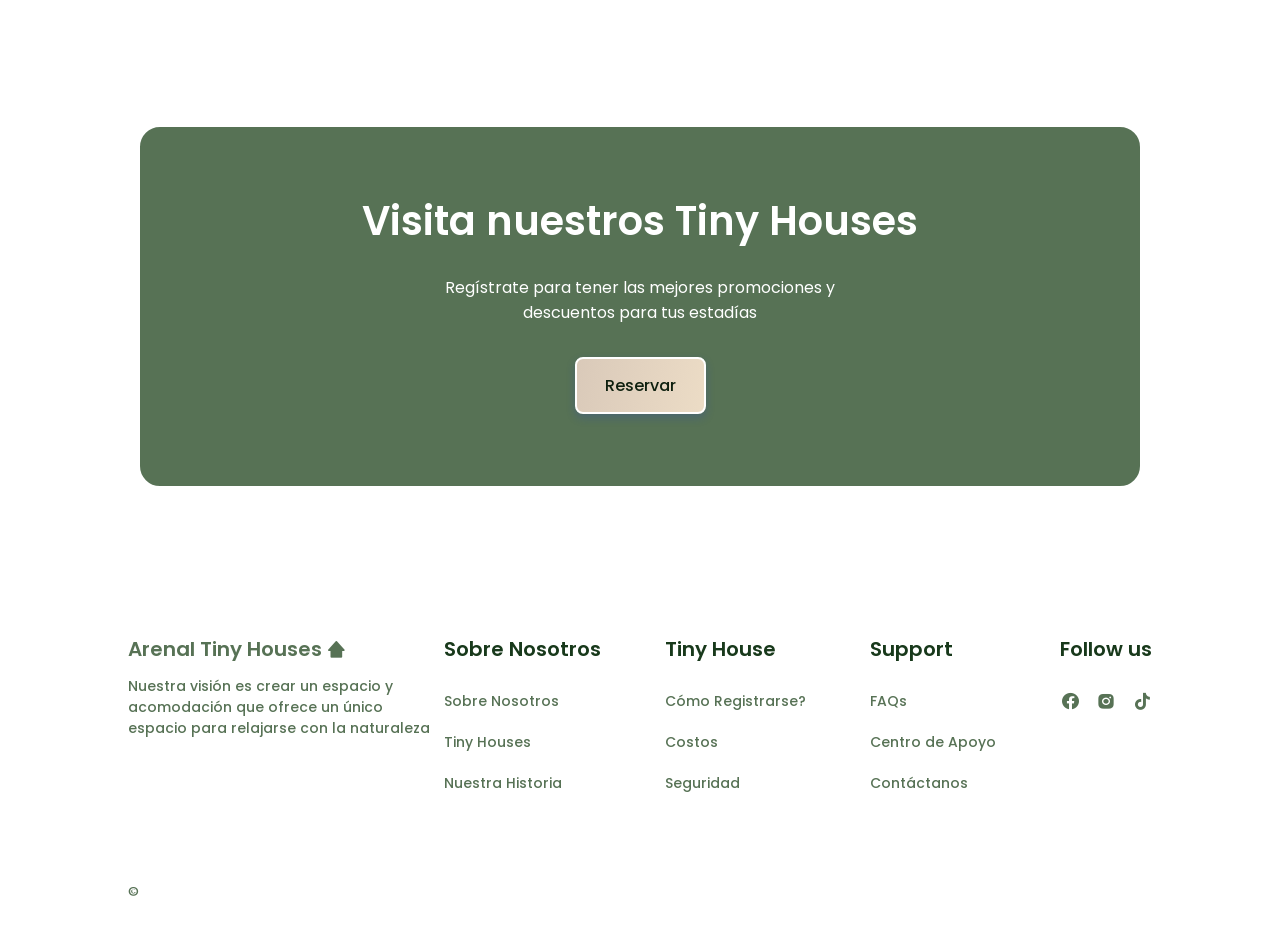
==== commit d3b1aec0: "index y reserva" ====
--- a/reservar.html
+++ b/reservar.html
@@ -257,14 +257,14 @@
                         </h3>
 
                         <ul class="footer__social">
-                            <a href="https://www.facebook.com/" target="_blank" class="footer__social-link">
+                            <a href="https://www.facebook.com/arenaltinyhouses" target="_blank" class="footer__social-link" rel="noopener noreferrer">
                                 <i class='bx bxl-facebook-circle' ></i>
                             </a>
-                            <a href="https://www.instagram.com/" target="_blank" class="footer__social-link">
+                            <a href="https://www.instagram.com/arenaltinyhouses/" target="_blank" class="footer__social-link" rel="noopener noreferrer">
                                 <i class='bx bxl-instagram-alt' ></i>
                             </a>
-                            <a href="https://www.pinterest.com/" target="_blank" class="footer__social-link">
-                                <i class='bx bxl-pinterest' ></i>
+                            <a href="https://www.tiktok.com/@arenaltinyhouses?lang=en" target="_blank" class="footer__social-link" rel="noopener noreferrer">
+                                <i class='bx bxl-tiktok' ></i>
                             </a>    
                         </ul>
                     </div>
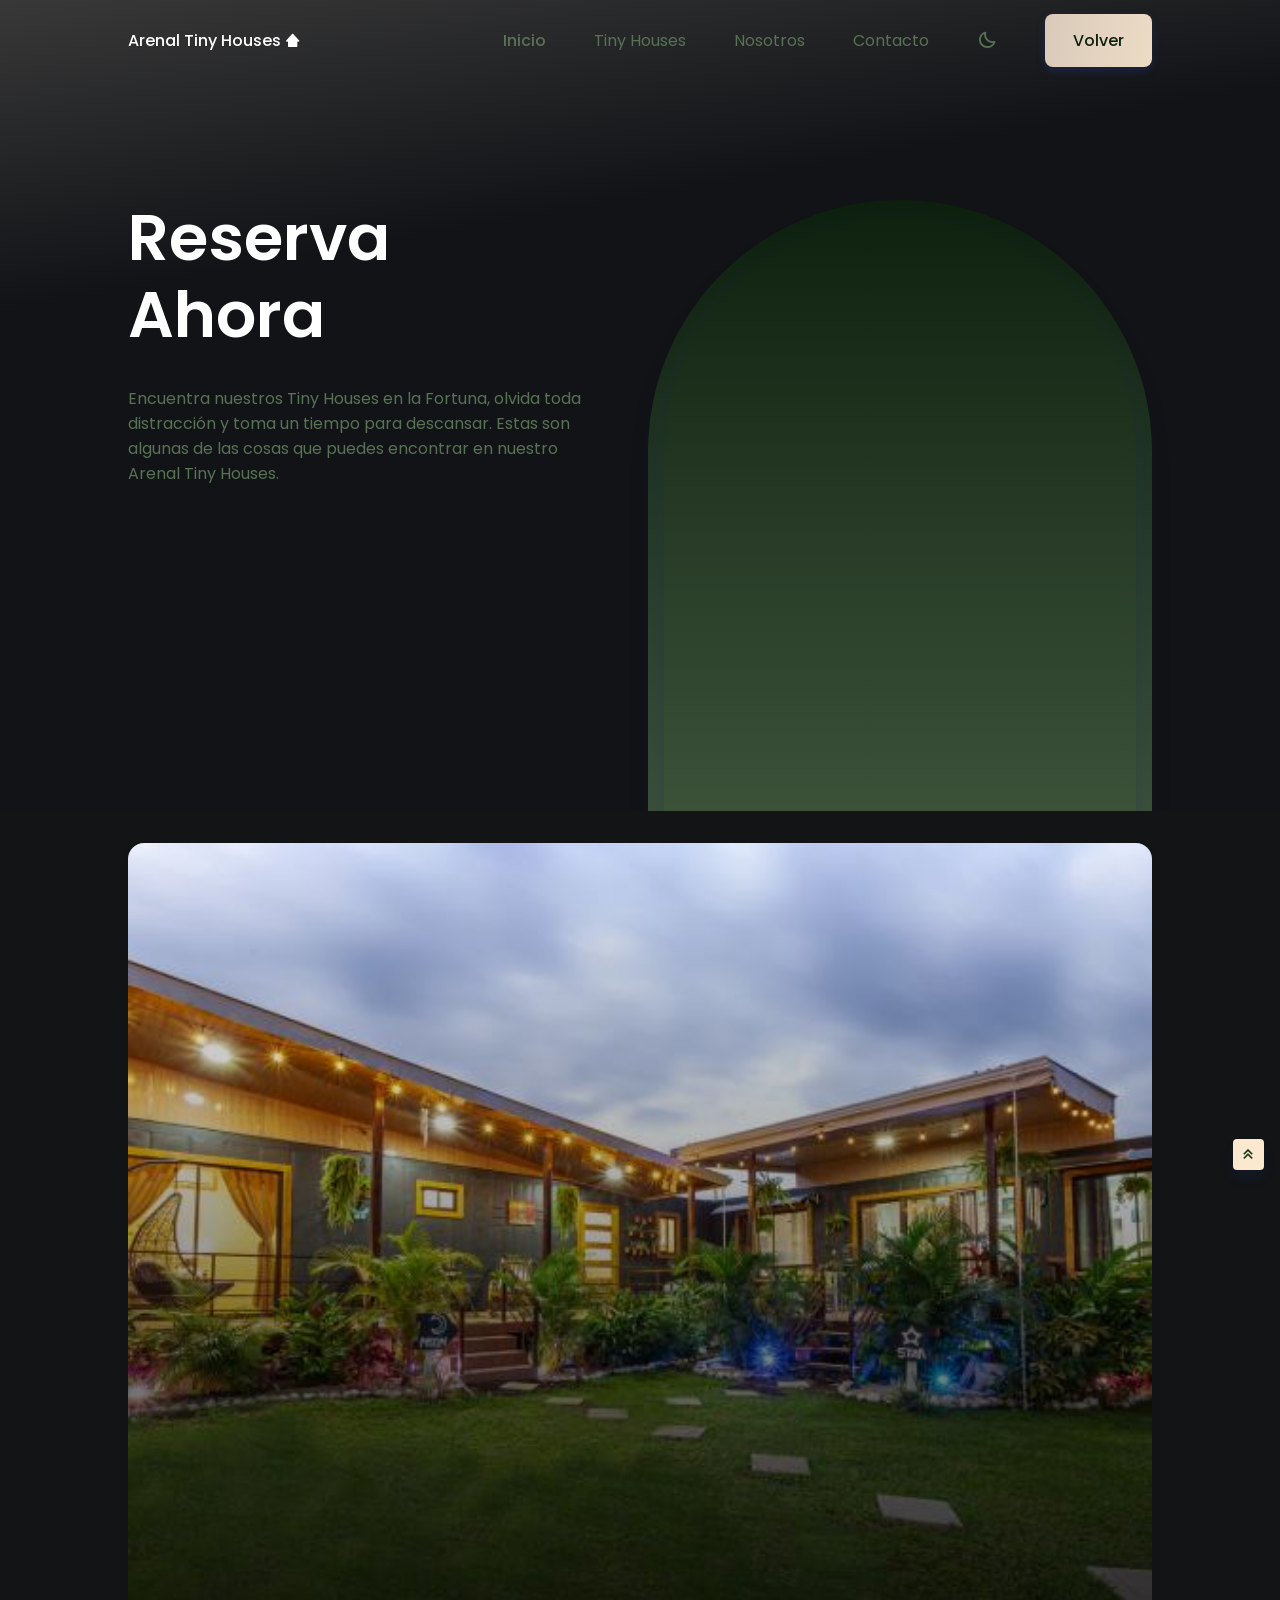
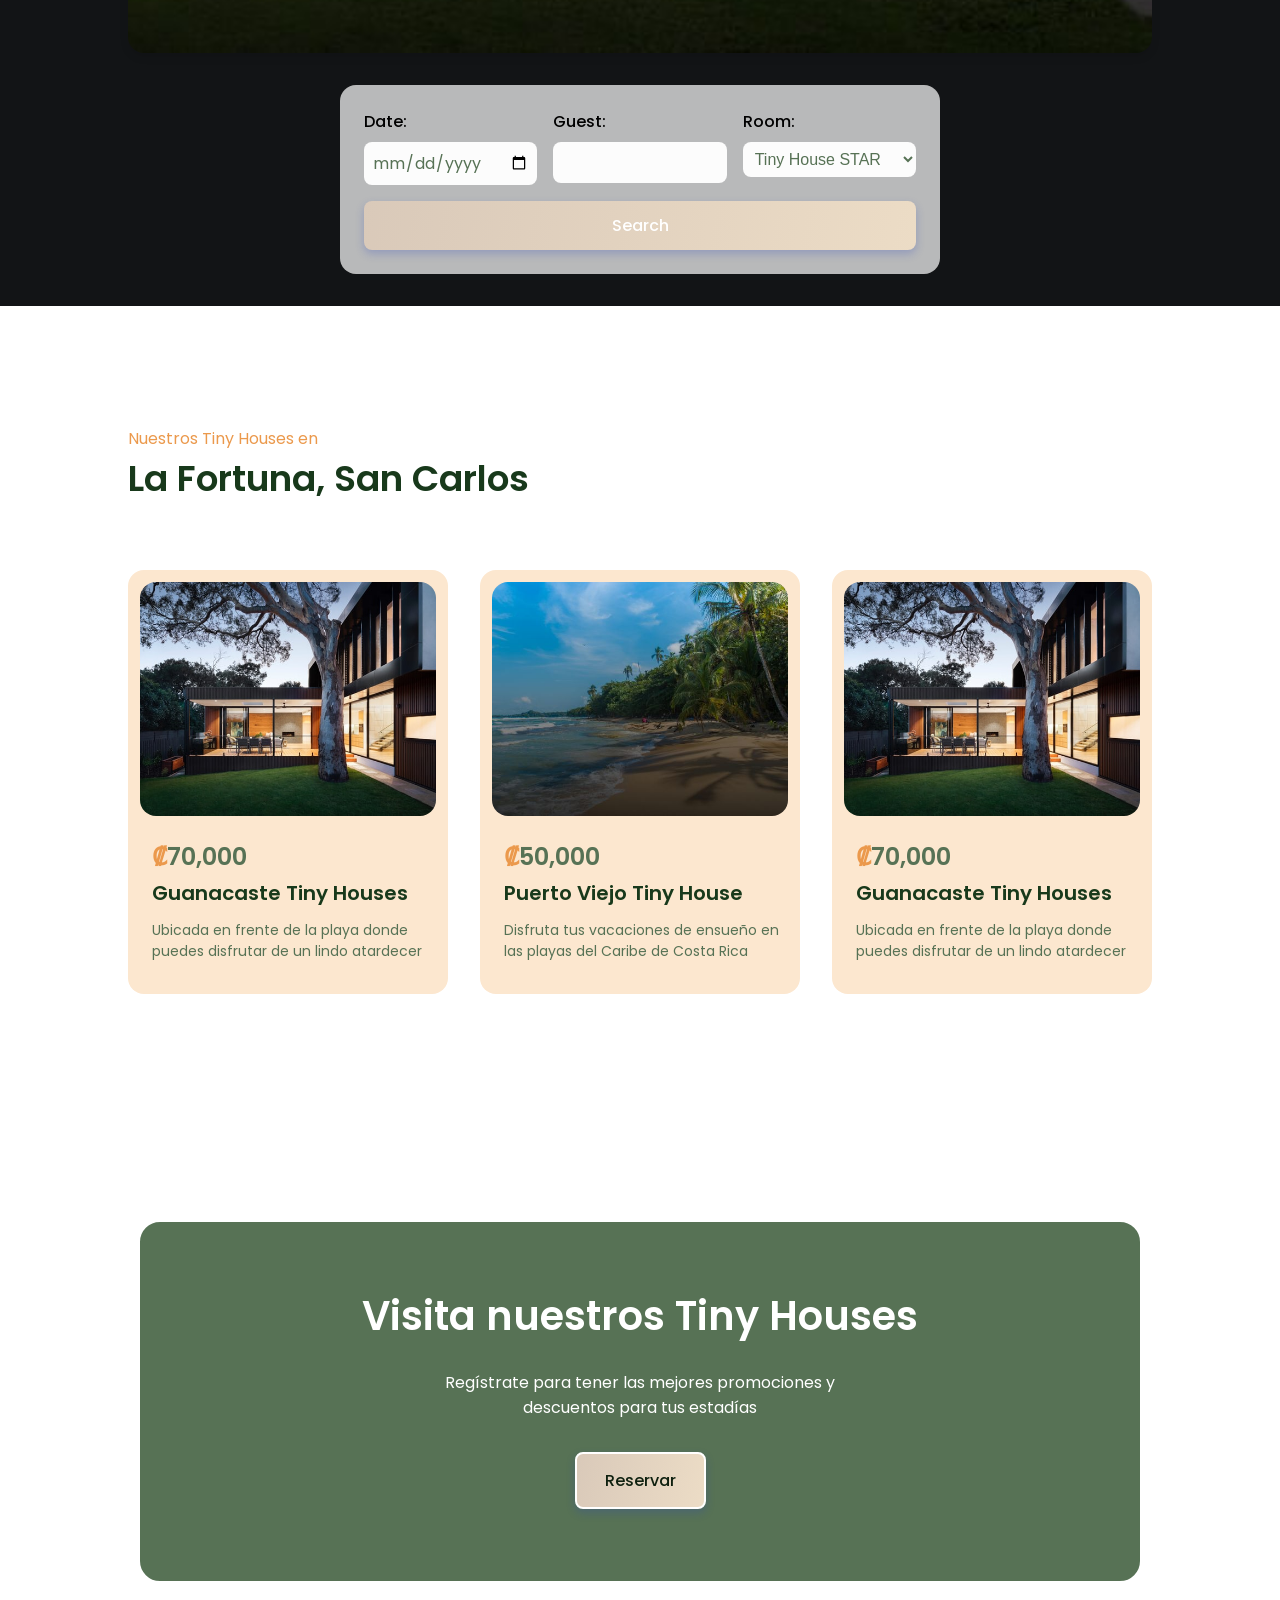
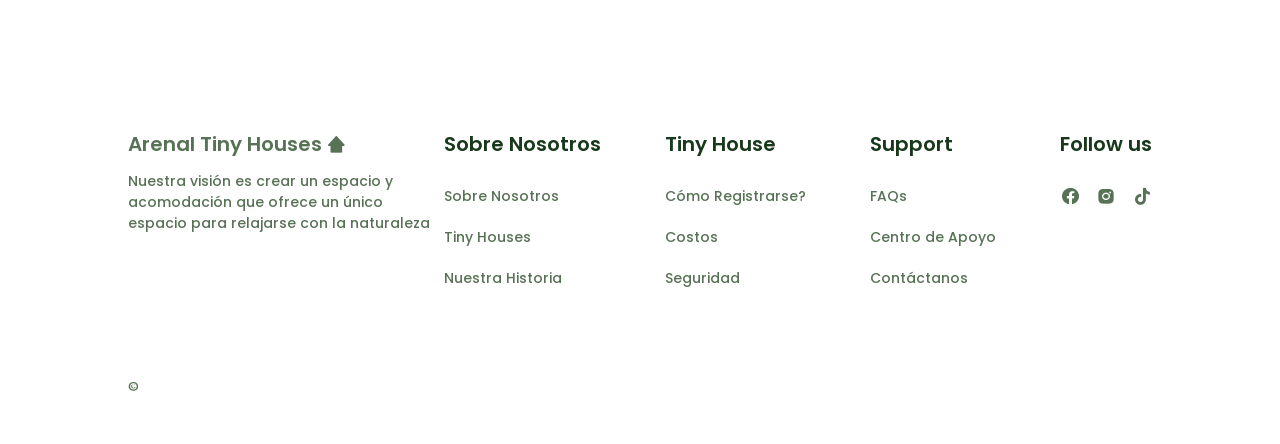
==== commit 22038ea9: "RESERVATION SECTION" ====
--- a/reservar.html
+++ b/reservar.html
@@ -121,6 +121,40 @@
             </section>
 
 
+            <!--==================== RESERVATION SECTION ====================-->
+            <section class="reservation section">
+                <div class="reservation__container container">
+                    <img src="assets/img/popular4.jpg" alt="Jacuzzi con vista" class="reservation__image">
+
+                    <div class="reservation__form-container">
+                        <form action="#" method="GET" class="reservation__form">
+                            <div class="reservation__form-group">
+                                <label for="date" class="reservation__label">Date:</label>
+                                <input type="date" id="date" name="date" class="reservation__input" required>
+                            </div>
+
+                            <div class="reservation__form-group">
+                                <label for="guests" class="reservation__label">Guest:</label>
+                                <input type="number" id="guests" name="guests" class="reservation__input" min="1" max="10" required>
+                            </div>
+
+                            <div class="reservation__form-group">
+                                <label for="room" class="reservation__label">Room:</label>
+                                <select id="room" name="room" class="reservation__input" required>
+                                    <option value="tiny_house_star">Tiny House STAR</option>
+                                    <option value="tiny_house_moon">Tiny House MOON</option>
+                                    <option value="tiny_house_privado">Arenal Tiny Houses - Privado</option>
+                                </select>
+                            </div>
+
+                            <div class="reservation__form-group">
+                                <button type="submit" class="button reservation__button">Search</button>
+                            </div>
+                        </form>
+                    </div>
+                </div>
+            </section>
+
             <!--==================== POPULAR ====================-->
             <section class="section" id="popular">
                 <div class="container">
--- a/assets/css/styles.css
+++ b/assets/css/styles.css
@@ -1329,3 +1329,78 @@
     bottom: -2.5rem;
   }
 }
+
+/*==================== RESERVATION SECTION ====================*/
+.reservation {
+  position: relative;
+  padding: 2rem 0;
+  background-color: #121416
+}
+
+.reservation__container {
+  display: flex;
+  flex-direction: column;
+  align-items: center;
+  justify-content: center;
+  gap: 2rem;
+}
+
+.reservation__image {
+  width: 100%;
+  border-radius: 1rem;
+  object-fit: cover;
+  box-shadow: 0 4px 8px rgba(0, 0, 0, 0.1);
+}
+
+.reservation__form-container {
+  background-color: rgba(255, 255, 255, 0.7); /* Fondo oscuro */
+  padding: 1.5rem;
+  border-radius: 1rem;
+  width: 80%;
+  max-width: 600px;
+}
+
+.reservation__form {
+  display: flex;
+  flex-wrap: wrap;
+  gap: 1rem;
+  justify-content: space-between;
+}
+
+.reservation__form-group {
+  flex: 1 1 calc(33% - 1rem);
+  min-width: 150px;
+}
+
+.reservation__label {
+  display: block;
+  margin-bottom: 0.5rem;
+  color: #000000; /* Texto en blanco */
+  font-weight: var(--font-medium);
+}
+
+.reservation__input {
+  padding: 0.5rem;
+  border-radius: 0.5rem;
+  border: none;
+  width: 100%;
+  font-size: var(--normal-font-size);
+  background-color: var(--first-color-lighten); /* Fondo del input oscuro */
+  color: var(--text-color); /* Texto del input */
+}
+
+.reservation__button {
+  padding: 0.75rem 1.5rem;
+  font-size: var(--normal-font-size);
+  color: #ffffff;
+  background-color: var(--second-color);
+  border: none;
+  border-radius: 0.5rem;
+  cursor: pointer;
+  transition: background-color 0.3s;
+  width: 100%;
+}
+
+.reservation__button:hover {
+  background-color: var(--first-color-alt);
+}
